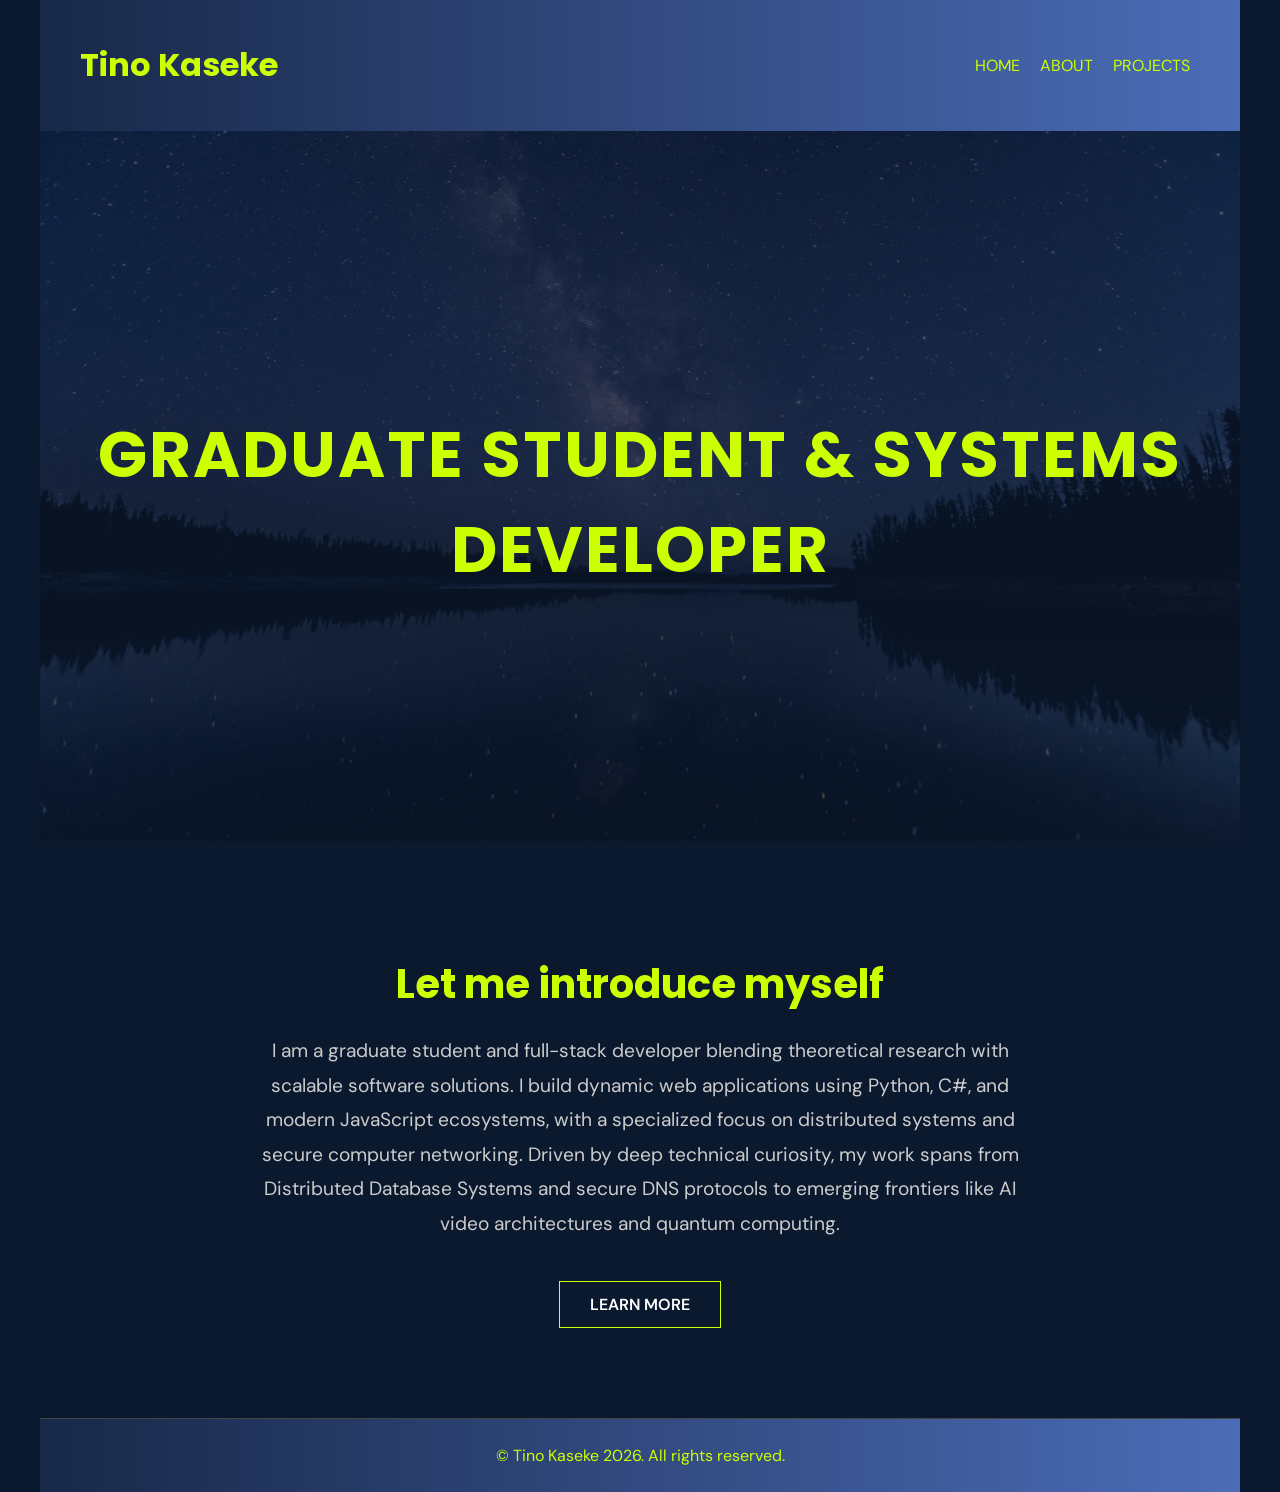
==== index.html @ 7a98fd90 "initial commit" ====
<!DOCTYPE html>
<html lang="en">
<head>
    <meta charset="UTF-8">
    <meta name="viewport" content="width=device-width, initial-scale=1.0">
    <link rel="stylesheet" href="css/style.css">
    
    <title>Portfolio</title>
</head>
<body>
    <header>
        <h1>Tino Kaseke</h1>
        <nav>
            <ul>
                <li><a href="index.html">Home</a></li>
                <li><a href="about.html">About</a></li>
                <li><a href="projects.html">Projects</a></li>
            </ul>
        </nav>
    </header>
    <main>
        <section class="hero">
            <h2 class="hero-title">Graduate Student & Systems Developer</h2>
        </section>

        <section class="about-summary">
            <h2>Let me introduce myself</h2>
            <p>
                I am a graduate student and full-stack developer blending theoretical research with scalable software solutions. 
                I build dynamic web applications using Python, C#, and modern JavaScript ecosystems, with a specialized 
                focus on distributed systems and secure computer networking. Driven by deep technical curiosity,
                my work spans from Distributed Database Systems and secure DNS protocols to emerging frontiers like AI video
                architectures and quantum computing.
            </p>
            <a href="about.html" class="btn">Learn More</a>
        </section>
    </main>
    <footer class="footer">
    <p>&copy; Tino Kaseke 2026. All rights reserved.</p>
  </footer>
</body>
</html>
---- css/style.css ----
/* Importing Google Fonts */
@import url('https://fonts.googleapis.com/css2?family=DM+Sans:ital,opsz,wght@0,9..40,100..1000;1,9..40,100..1000&family=Figtree:ital,wght@0,300..900;1,300..900&family=Poppins:ital,wght@0,100;0,200;0,300;0,400;0,500;0,600;0,700;0,800;0,900;1,100;1,200;1,300;1,400;1,500;1,600;1,700;1,800;1,900&family=Space+Grotesk:wght@300..700&display=swap');

/*  In addition to importing fonts, I used flexbox for layout and positioning
 of the header and hero and used grid styles for the about page and projects pages. 
 I also created a button and added hover effects for the nav, links, and buttons */


 /* General website styles */
h1,h2,h3,h4,h5{
    font-family: 'Poppins', sans-serif;
    font-optical-sizing: auto;
    font-weight: 700;
    font-style: Normal;
}

p, a, li{
    font-family: 'DM Sans', sans-serif;
    font-optical-sizing: auto;
    font-weight: 400;
    font-style: Normal;
}

a{
    text-decoration: none;
    color: #CDFF03;
    margin: 10px;
    text-transform: uppercase;
}

a:hover{
    color: white;
    transition: 0.5s ease-in-out;
}

header {
    color: #CDFF03;
    display: flex;
    justify-content: space-between;
    align-items: center;
    background: #4b6cb7; 
    background: -webkit-linear-gradient(to right, #182848, #4b6cb7);  
    background: linear-gradient(to right, #182848, #4b6cb7); 
    padding: 20px 40px;

}

nav ul{
    display: flex;
    justify-content: space-between;
    list-style: none;
}

body{
  background-color: #0B192F; 
  color: white;
  max-width: 1200px;
  margin: 0 auto;
}


/* Home page styles */
/* Hero Section Styles */
.hero {
    height: 70vh;
    display: flex;
    flex-direction: column;
    justify-content: center;
    align-items: center;
    text-align: center;
    background-image: linear-gradient(rgba(11, 25, 47, 0.7), rgba(11, 25, 47, 0.8)), url('../images/Hero.jpg');
    background-size: cover;
    background-position: center;
    background-repeat: no-repeat;
    margin: 0px auto;
    padding: 40px;
}

.hero-title {
    font-size: 4rem;
    color: #CDFF03;
    margin-bottom: 20px;
    text-transform: uppercase;
    letter-spacing: 2px;
}

.about-summary {
    padding: 60px 40px;
    text-align: center;
    background-color: #0B192F;
    margin: 20px 40px;
}

.about-summary h2 {
    color: #CDFF03;
    font-size: 2.5rem;
    margin-bottom: 20px;
}

.about-summary p {
    font-size: 1.2rem;
    max-width: 800px;
    margin: 0 auto 30px auto;
    color: #cccccc;
    line-height: 1.8;
}

.btn {
    display: inline-block;
    padding: 12px 30px;
    background:#0B192F ;
    color: white;
    font-weight: 600;
    transition: transform 0.3s ease, box-shadow 0.3s ease;
    border: 1px solid #CDFF03;
}

.btn:hover {
    transform: translateY(-3px);
    box-shadow: 0 10px 20px rgba(75, 108, 183, 0.4);
    color: #CDFF03;
}

footer{
  text-align: center;
  margin-top: 20px;
  color: #CDFF03;
  padding: 10px;
  border-top: 1px solid #444444;
  background: #4b6cb7; 
  background: -webkit-linear-gradient(to right, #182848, #4b6cb7);  
  background: linear-gradient(to right, #182848, #4b6cb7); 
}

/* About page Section Styles */
.about-page {
    padding: 60px 40px;
    text-align: center;
    background-color: #0B192F;
    margin: 20px 40px;
}

.about-page{
    color: #CDFF03;
    font-size: 3.5rem;
    margin-bottom: 20px;
}

.about-page-container {
  display: grid;
  grid-template-columns: 1fr 1fr;
  gap: 3rem;
  max-width: 1200px;
  margin: 0 auto;
}

.about-page-column h3 {
  margin-bottom: 0.5rem;
  color: #CDFF03;
}

.about-page-column ul {
  padding-left: 1.25rem;
  margin-bottom: 1.5rem;
}

.about-page-column li {
  margin-bottom: 0.25rem;
  line-height: 1.5;
}

/* Grid layout for images below Fitness */
.fitness-image-gallery {
  display: grid;
  grid-template-columns: 90px 90px 90px;
  gap: 1rem;
  margin-top: 2rem;
}

.bottom-image {
  width: 100%;
  height: auto;
  border-radius: 8px;
  object-fit: contain;
  background-color: #0B192F;
}

/* Projects Page Styles */
.projects-section {
    padding: 40px 20px;
    text-align: center;
}

.page-title {
    color: #CDFF03;
    font-size: 3.5rem;
    margin-bottom: 40px;
}

.simple-image-grid {
    display: grid;
    grid-template-columns: 1fr 1fr;
    gap: 20px;
    max-width: 1000px;
    margin: 0 auto;
}

.grid-item {
    background-color: #112240;
    padding: 15px;
    border: 1px solid #CDFF03;
}

.project-img {
    width: 100%;
    height: auto;
    display: block;
    margin-bottom: 10px;
}

.grid-item p {
    font-family: 'DM Sans', sans-serif;
    font-weight: 300;
    font-style: normal;
    color: white;
    margin: 0;
    font-size: 1.1rem;
}

.simple-tags {
    display: flex;
    flex-wrap: wrap;
    justify-content: center;
    gap: 10px;
    margin-top: 12px;
}

.simple-tags span {
    text-align: center;
    border: 1px solid #CDFF03;
    color: #CDFF03;
    padding: 4px 12px;
    border-radius: 20px;
    font-family: 'DM Sans', sans-serif;
    font-weight: 300;
    font-style: Italic;
    font-size: 0.85rem;
    background-color: transparent;
    box-shadow: 0 0 5px rgba(93, 123, 187, 0.4);
}
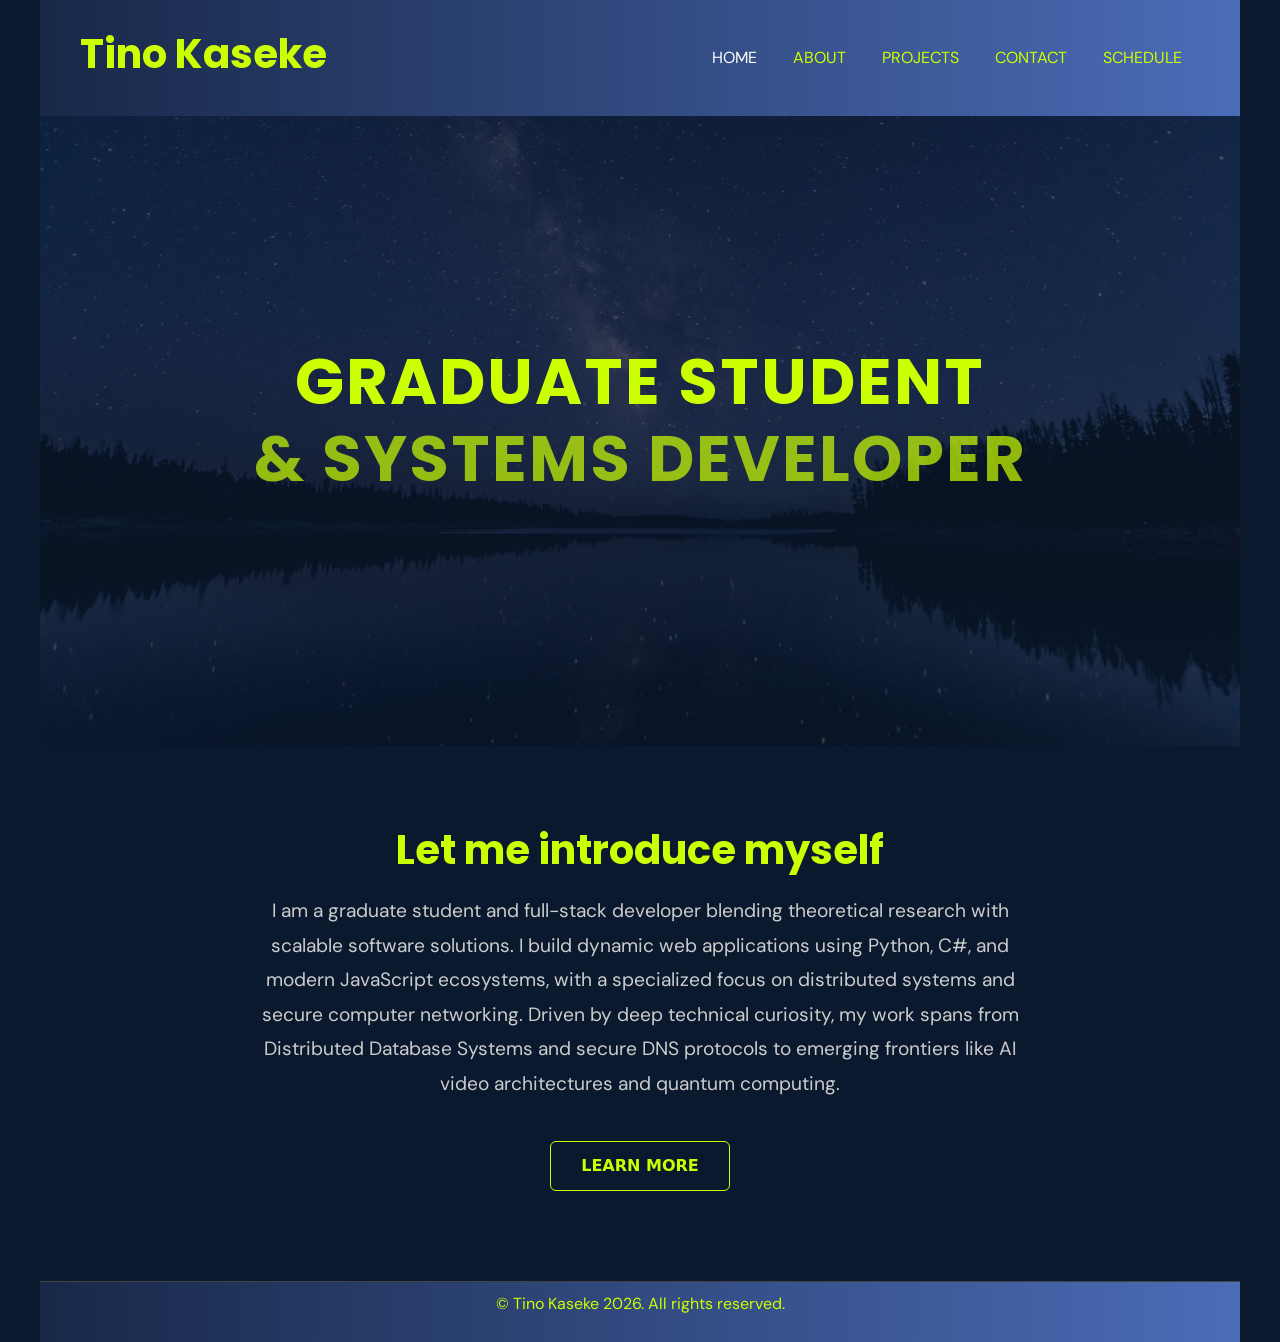
==== commit 1d670282: "updates" ====
--- a/index.html
+++ b/index.html
@@ -3,24 +3,35 @@
 <head>
     <meta charset="UTF-8">
     <meta name="viewport" content="width=device-width, initial-scale=1.0">
+    <link href="https://cdn.jsdelivr.net/npm/bootstrap@5.3.3/dist/css/bootstrap.min.css" rel="stylesheet" integrity="sha384-QWTKZyjpPEjISv5WaRU9OFeRpok6YctnYmDr5pNlyT2bRjXh0JMhjY6hW+ALEwIH" crossorigin="anonymous">
     <link rel="stylesheet" href="css/style.css">
-    
-    <title>Portfolio</title>
+    <script src="https://cdn.jsdelivr.net/npm/@popperjs/core@2.11.8/dist/umd/popper.min.js" integrity="sha384-I7E8VVD/ismYTF4hNIPjVp/Zjvgyol6VFvRkX/vR+Vc4jQkC+hVqc2pM8ODewa9r" crossorigin="anonymous"></script>
+    <script src="https://cdn.jsdelivr.net/npm/bootstrap@5.3.8/dist/js/bootstrap.min.js" integrity="sha384-G/EV+4j2dNv+tEPo3++6LCgdCROaejBqfUeNjuKAiuXbjrxilcCdDz6ZAVfHWe1Y" crossorigin="anonymous"></script>
+    <title>Portfolio - Home</title>
 </head>
 <body>
     <header>
         <h1>Tino Kaseke</h1>
-        <nav>
-            <ul>
-                <li><a href="index.html">Home</a></li>
-                <li><a href="about.html">About</a></li>
-                <li><a href="projects.html">Projects</a></li>
-            </ul>
+        <nav class="navbar navbar-expand-lg navbar-dark">
+          <div class="container-fluid p-0">
+            <button class="navbar-toggler" type="button" data-bs-toggle="collapse" data-bs-target="#navbarNav" aria-controls="navbarNav" aria-expanded="false" aria-label="Toggle navigation">
+              <span class="navbar-toggler-icon"></span>
+            </button>
+            <div class="collapse navbar-collapse justify-content-end" id="navbarNav">
+              <div class="navbar-nav">
+                <a class="nav-link active" aria-current="page" href="index.html">Home</a>
+                <a class="nav-link" href="about.html">About</a>
+                <a class="nav-link" href="projects.html">Projects</a>
+                <a class="nav-link" href="contact.html">Contact</a>
+                <a class="nav-link" href="schedule.html">Schedule</a>
+              </div>
+            </div>
+          </div>
         </nav>
     </header>
     <main>
         <section class="hero">
-            <h2 class="hero-title">Graduate Student & Systems Developer</h2>
+            <h2 class="hero-title">Graduate Student <br> <span class="hero-subtitle">& Systems Developer</span></h2>
         </section>
 
         <section class="about-summary">
--- a/css/style.css
+++ b/css/style.css
@@ -21,15 +21,15 @@
     font-style: Normal;
 }
 
-a{
+a, .navbar-nav .nav-link {
     text-decoration: none;
-    color: #CDFF03;
+    color: #CDFF03 !important;
     margin: 10px;
     text-transform: uppercase;
 }
 
-a:hover{
-    color: white;
+a:hover, .navbar-nav .nav-link:hover, .navbar-nav .nav-link:focus, .navbar-nav .nav-link.active {
+    color: white !important;
     transition: 0.5s ease-in-out;
 }
 
@@ -58,10 +58,15 @@
   margin: 0 auto;
 }
 
+main {
+    min-height: calc(100vh - 74px);
+}
+
 
 /* Home page styles */
 /* Hero Section Styles */
 .hero {
+    box-sizing: border-box;
     height: 70vh;
     display: flex;
     flex-direction: column;
@@ -84,11 +89,16 @@
     letter-spacing: 2px;
 }
 
+.hero-subtitle {
+    color: rgba(205, 255, 3, 0.7); 
+}
+
 .about-summary {
     padding: 60px 40px;
     text-align: center;
     background-color: #0B192F;
     margin: 20px 40px;
+    box-sizing: border-box;
 }
 
 .about-summary h2 {
@@ -132,6 +142,48 @@
   background: linear-gradient(to right, #182848, #4b6cb7); 
 }
 
+/* home page mobile and tablet styles Desktop: 993px and above — multiple columns
+Tablet: 768px–992px — 2 columns
+Mobile: below 768px — 1 column*/
+
+/* Tablet view */
+@media (max-width: 992px) {
+    header {
+        flex-direction: column;
+        gap: 15px;
+        overflow-x: auto;
+    }
+    .hero {
+        height: auto;
+        min-height: 50vh;
+    }
+    .hero-title {
+        font-size: 3rem;
+    }
+    .about-summary {
+        margin: 10px 20px;
+        padding: 20px;
+        width: 100%;
+    }
+}
+
+/* Mobile view */
+@media (max-width: 768px) {
+    nav ul {
+        flex-direction: column;
+        align-items: center;
+        gap: 10px;
+    }
+    .hero {
+        height: 40vh;
+    }
+    .hero-title {
+        font-size: 2rem;
+    }
+}
+
+
+
 /* About page Section Styles */
 .about-page {
     padding: 60px 40px;
@@ -185,6 +237,31 @@
   background-color: #0B192F;
 }
 
+/* about page mobile and tablet styles Desktop: 993px and above — multiple columns
+Tablet: 768px–992px — 2 columns
+Mobile: below 768px — 1 column*/
+
+/* Tablet view */
+@media (max-width: 992px) {
+    .about-page-container {
+        grid-template-columns: 1fr 1fr;
+    }
+    .fitness-image-gallery {
+        grid-template-columns: repeat(3, 1fr);
+    }
+}
+
+/* Mobile view */
+@media (max-width: 768px) {
+    .about-page-container {
+        grid-template-columns: 1fr;
+    }
+    .fitness-image-gallery {
+        grid-template-columns: 90px;
+        justify-content: center;
+    }
+}
+
 /* Projects Page Styles */
 .projects-section {
     padding: 40px 20px;
@@ -199,16 +276,17 @@
 
 .simple-image-grid {
     display: grid;
-    grid-template-columns: 1fr 1fr;
+    grid-template-columns: repeat(4, 1fr);
     gap: 20px;
     max-width: 1000px;
     margin: 0 auto;
 }
 
-.grid-item {
+.grid-item, .project-card {
     background-color: #112240;
     padding: 15px;
     border: 1px solid #CDFF03;
+    color: white; /* Ensure inherited text is white */
 }
 
 .project-img {
@@ -218,7 +296,13 @@
     margin-bottom: 10px;
 }
 
-.grid-item p {
+.project-card .card-title {
+    color: #CDFF03;
+    font-family: 'DM Sans', sans-serif;
+    font-weight: 500;
+}
+
+.grid-item p, .project-card .card-text {
     font-family: 'DM Sans', sans-serif;
     font-weight: 300;
     font-style: normal;
@@ -248,3 +332,260 @@
     background-color: transparent;
     box-shadow: 0 0 5px rgba(93, 123, 187, 0.4);
 }
+
+/* projects page mobile and tablet styles Desktop: 993px and above — multiple columns
+Tablet: 768px–992px — 2 columns
+Mobile: below 768px — 1 column*/
+
+/* Tablet view */
+@media (max-width: 992px) {
+    .simple-image-grid {
+        grid-template-columns: 1fr 1fr;
+    }
+}
+
+/* Mobile view */
+@media (max-width: 768px) {
+    .simple-image-grid {
+        grid-template-columns: 1fr;
+    }
+}
+
+/* Contact page styles */
+
+.contact-section{
+    background-color: #0B192F;
+    margin: 20px 40px;
+    padding: 60px 40px;
+    text-align: center;
+}
+
+legend{
+    font-family: 'DM Sans', sans-serif;
+    font-weight: 300;
+    font-style: normal;
+    color: #CDFF03;
+    margin: 0;
+    font-size: 2.1rem;
+}
+
+fieldset{
+    border: 2px solid #CDFF03;
+    margin: 20px 40px;
+    padding: 60px 40px;
+    text-align: center;
+    color: white;
+    display: flex;
+    flex-direction: column;
+    align-items: center;
+    gap: 15px;
+}
+
+.form-group {
+    display: flex;
+    flex-direction: row;
+    align-items: center;
+    justify-content: center;
+    width: 100%;
+    gap: 15px;
+}
+
+label, .form-label, .col-form-label {
+    font-family: 'DM Sans', sans-serif;
+    font-weight: 500;
+    font-style: normal;
+    color: #CDFF03;
+    margin: 0;
+    font-size: 1.1rem;
+    width: 120px;
+    text-align: right;
+}
+
+input, .form-control, .form-select {
+    font-family: 'DM Sans', sans-serif;
+    font-weight: 300;
+    font-style: normal;
+    color: #0B192F;
+    margin: 0;
+    font-size: 1.1rem;
+    width: 60%;
+    max-width: 400px;
+    padding: 8px;
+    box-sizing: border-box;
+}
+
+.date{
+    margin-bottom: 5px;
+    color: #0B192F;
+}
+
+textarea, textarea.form-control {
+    font-family: 'DM Sans', sans-serif;
+    font-weight: 300;
+    font-style: normal;
+    color:#0B192F;
+    margin: 0;
+    font-size: 1.1rem;
+    width: 60%;
+    max-width: 400px;
+    padding: 8px;
+    box-sizing: border-box;
+}
+
+form{
+    display: flex;
+    flex-direction: column;
+}
+
+/* contact page mobile and tablet styles Desktop: 993px and above — multiple columns
+Tablet: 768px–992px — 2 columns
+Mobile: below 768px — 1 column*/
+
+/* Tablet view */
+@media (max-width: 992px) {
+    /* Content fits adequately */
+}
+
+/* Mobile view */
+@media (max-width: 768px) {
+    .contact-section {
+        margin: 20px 0;
+        padding: 40px 0;
+    }
+    fieldset {
+        margin: 0;
+        padding: 40px 15px;
+        width: 100%;
+        box-sizing: border-box;
+    }
+    .form-group {
+        flex-direction: column;
+        gap: 5px;
+        width: 100%;
+    }
+    label {
+        width: 100%;
+        text-align: center;
+    }
+    input, textarea {
+        width: 100%;
+    }
+}
+
+/* schedule page styles */
+.schedule-section{
+    background-color: #0B192F;
+    margin: 20px 40px;
+    padding: 60px 40px;
+    text-align: center;
+}
+
+table{
+    width: 100%;
+    border-collapse: collapse;
+    margin: 20px 0;
+    font-family: 'DM Sans', sans-serif;
+}
+
+
+
+th{
+    background-color: #CDFF03;
+    color: #0B192F;
+    padding: 10px;
+    text-align: center;
+}
+
+td{
+    padding: 10px;
+    border: 1px solid #CDFF03;
+    text-align: center;
+}
+
+tr:nth-child(even){
+    background-color: #F0FFB3;
+    color: #0B192F;
+}
+
+/* Ensure Bootstrap table class respects the custom theme */
+.table > :not(caption) > * > * {
+    background-color: transparent;
+    color: inherit;
+    box-shadow: none;
+    border-bottom-width: 0;
+}
+.table th {
+    background-color: #CDFF03;
+    color: #0B192F;
+}
+.table td {
+    border: 1px solid #CDFF03;
+}
+.table tr:nth-child(even) > * {
+    background-color: #F0FFB3;
+    color: #0B192F;
+}
+
+/* schedule page mobile and tablet styles Desktop: 993px and above — multiple columns
+Tablet: 768px–992px — 2 columns
+Mobile: below 768px — 1 column*/
+
+/* Tablet view */
+@media (max-width: 992px) {
+    .schedule-section {
+        margin: 20px 10px;
+        padding: 40px 20px;
+    }
+    /* Let the table text wrap naturally on tablet */
+}
+
+/* Mobile view */
+@media (max-width: 768px) {
+    .schedule-section {
+        margin: 10px 0;
+        padding: 20px 10px;
+    }
+    
+    /* Convert table to 1-column card layout to prevent horizontal scroll */
+    table, thead, tbody, th, td, tr {
+        display: block;
+    }
+    
+    thead tr {
+        display: none;
+    }
+    
+    tr {
+        border: 2px solid #CDFF03;
+        margin-bottom: 20px;
+    }
+    
+    td {
+        border: none;
+        border-bottom: 1px dashed #CDFF03;
+        position: relative;
+        padding: 10px;
+        padding-left: 50%;
+        text-align: right;
+    }
+    
+    td:last-child {
+        border-bottom: none;
+    }
+    
+    td::before {
+        position: absolute;
+        top: 10px;
+        left: 10px;
+        width: 45%;
+        text-align: left;
+        font-weight: bold;
+        color: inherit;
+    }
+    
+    td:nth-of-type(1)::before { content: "Course Name"; }
+    td:nth-of-type(2)::before { content: "Course Number"; }
+    td:nth-of-type(3)::before { content: "Time"; }
+    td:nth-of-type(4)::before { content: "Location"; }
+    td:nth-of-type(5)::before { content: "Credits"; }
+}
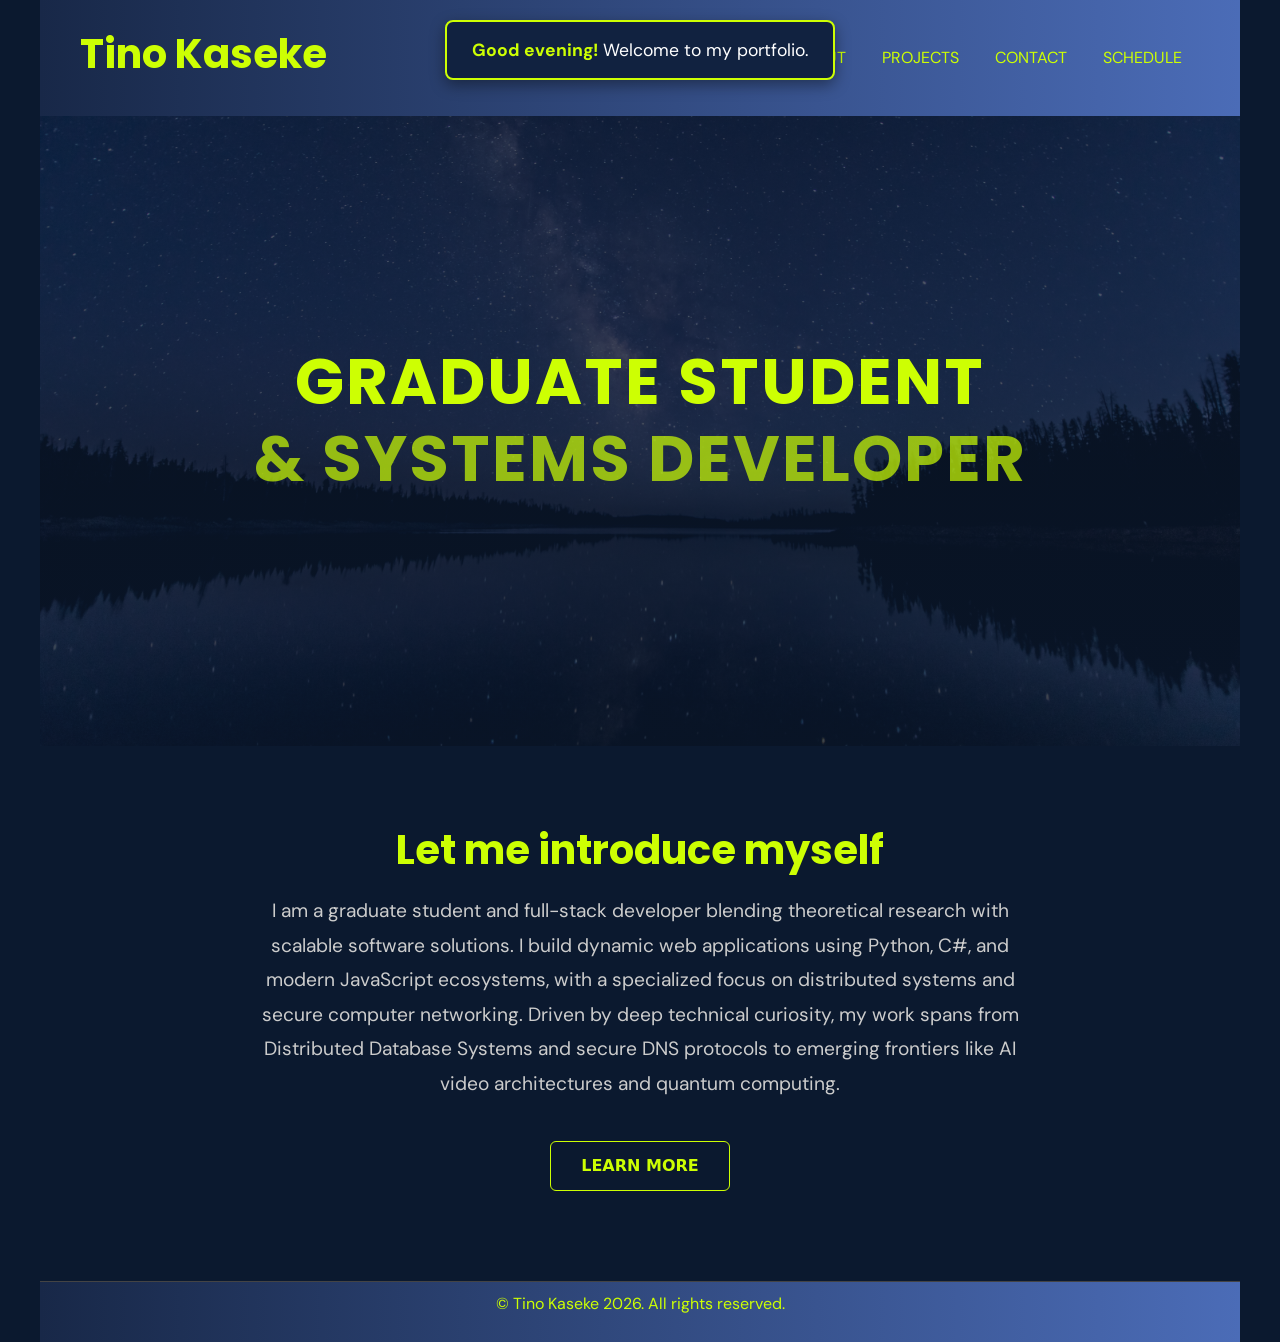
==== commit 399a342d: "updates- javascript" ====
--- a/index.html
+++ b/index.html
@@ -8,6 +8,7 @@
     <script src="https://cdn.jsdelivr.net/npm/@popperjs/core@2.11.8/dist/umd/popper.min.js" integrity="sha384-I7E8VVD/ismYTF4hNIPjVp/Zjvgyol6VFvRkX/vR+Vc4jQkC+hVqc2pM8ODewa9r" crossorigin="anonymous"></script>
     <script src="https://cdn.jsdelivr.net/npm/bootstrap@5.3.8/dist/js/bootstrap.min.js" integrity="sha384-G/EV+4j2dNv+tEPo3++6LCgdCROaejBqfUeNjuKAiuXbjrxilcCdDz6ZAVfHWe1Y" crossorigin="anonymous"></script>
     <title>Portfolio - Home</title>
+    <link rel="icon" type="image/jpeg" href="images/favicon.jpg">
 </head>
 <body>
     <header>
@@ -49,5 +50,7 @@
     <footer class="footer">
     <p>&copy; Tino Kaseke 2026. All rights reserved.</p>
   </footer>
+    <script src="js/greeting.js"></script>
+    <script src="js/backToTop.js"></script>
 </body>
-</html>+</html>
--- a/css/style.css
+++ b/css/style.css
@@ -237,6 +237,42 @@
   background-color: #0B192F;
 }
 
+/* Skills container */
+.skills {
+    margin-top: 3rem;
+    padding-top: 2rem;
+    border-top: 1px dashed rgba(205, 255, 3, 0.3);
+}
+
+/* Skills list grid layout */
+.skills-grid {
+    display: flex;
+    flex-wrap: wrap;
+    gap: 15px;
+    padding: 0;
+    list-style: none;
+    margin-top: 20px;
+}
+
+.skill-item {
+    background-color: #112240;
+    color: #CDFF03;
+    border: 1px solid #CDFF03;
+    padding: 8px 16px;
+    border-radius: 8px;
+    text-align: center;
+    font-family: 'DM Sans', sans-serif;
+    font-weight: 400;
+    font-size: 1rem;
+    transition: transform 0.3s ease, box-shadow 0.3s ease;
+}
+
+.skill-item:hover {
+    transform: translateY(-3px);
+    box-shadow: 0 5px 15px rgba(205, 255, 3, 0.2);
+    color: white;
+}
+
 /* about page mobile and tablet styles Desktop: 993px and above — multiple columns
 Tablet: 768px–992px — 2 columns
 Mobile: below 768px — 1 column*/
@@ -259,6 +295,14 @@
     .fitness-image-gallery {
         grid-template-columns: 90px;
         justify-content: center;
+    }
+    .skills-grid {
+        justify-content: center;
+        gap: 10px;
+    }
+    .skill-item {
+        font-size: 0.9rem;
+        padding: 6px 12px;
     }
 }
 
@@ -589,3 +633,89 @@
     td:nth-of-type(4)::before { content: "Location"; }
     td:nth-of-type(5)::before { content: "Credits"; }
 }
+
+/* Back to Top Button */
+#backToTopBtn {
+    display: none;
+    position: fixed;
+    bottom: 30px;
+    right: 30px;
+    z-index: 99;
+    font-size: 24px;
+    border: 2px solid #0B192F;
+    outline: none;
+    background-color: #CDFF03;
+    color: #0B192F;
+    cursor: pointer;
+    padding: 0;
+    width: 45px;
+    height: 45px;
+    display: flex;
+    justify-content: center;
+    align-items: center;
+    border-radius: 8px; /* Slightly rounded square */
+    box-shadow: 0 4px 10px rgba(0, 0, 0, 0.5);
+    transition: opacity 0.3s ease, transform 0.3s ease, background-color 0.3s ease;
+    opacity: 0; /* managed by JS for fade effect */
+}
+
+#backToTopBtn:hover {
+    background-color: white;
+    color: #0B192F;
+    transform: translateY(-5px);
+    box-shadow: 0 6px 15px rgba(205, 255, 3, 0.4);
+}
+
+/* Mobile view for Back to Top Button */
+@media (max-width: 768px) {
+    #backToTopBtn {
+        bottom: 15px;
+        right: 15px;
+        width: 38px;
+        height: 38px;
+        font-size: 20px;
+    }
+}
+
+/* Greeting Popup */
+#greeting-popup {
+    position: fixed;
+    top: 20px;
+    left: 50%;
+    transform: translateX(-50%) translateY(-100px);
+    background-color: #112240;
+    color: white;
+    border: 2px solid #CDFF03;
+    padding: 15px 25px;
+    border-radius: 8px;
+    box-shadow: 0 5px 15px rgba(0, 0, 0, 0.4);
+    z-index: 1000;
+    font-family: 'DM Sans', sans-serif;
+    font-size: 1.1rem;
+    transition: transform 0.5s cubic-bezier(0.175, 0.885, 0.32, 1.275), opacity 0.5s ease;
+    opacity: 0;
+    text-align: center;
+    pointer-events: none;
+    box-sizing: border-box; /* Ensures padding doesn't cause overflow */
+    width: max-content;
+    max-width: 90vw;
+}
+
+#greeting-popup strong {
+    color: #CDFF03;
+}
+
+#greeting-popup.show {
+    transform: translateX(-50%) translateY(0);
+    opacity: 1;
+}
+
+/* Mobile view for Greeting Popup */
+@media (max-width: 768px) {
+    #greeting-popup {
+        width: 85vw; /* Use viewport width instead of % to be safe */
+        font-size: 0.95rem;
+        padding: 12px 10px;
+        top: 15px; /* Slightly higher on mobile */
+    }
+}
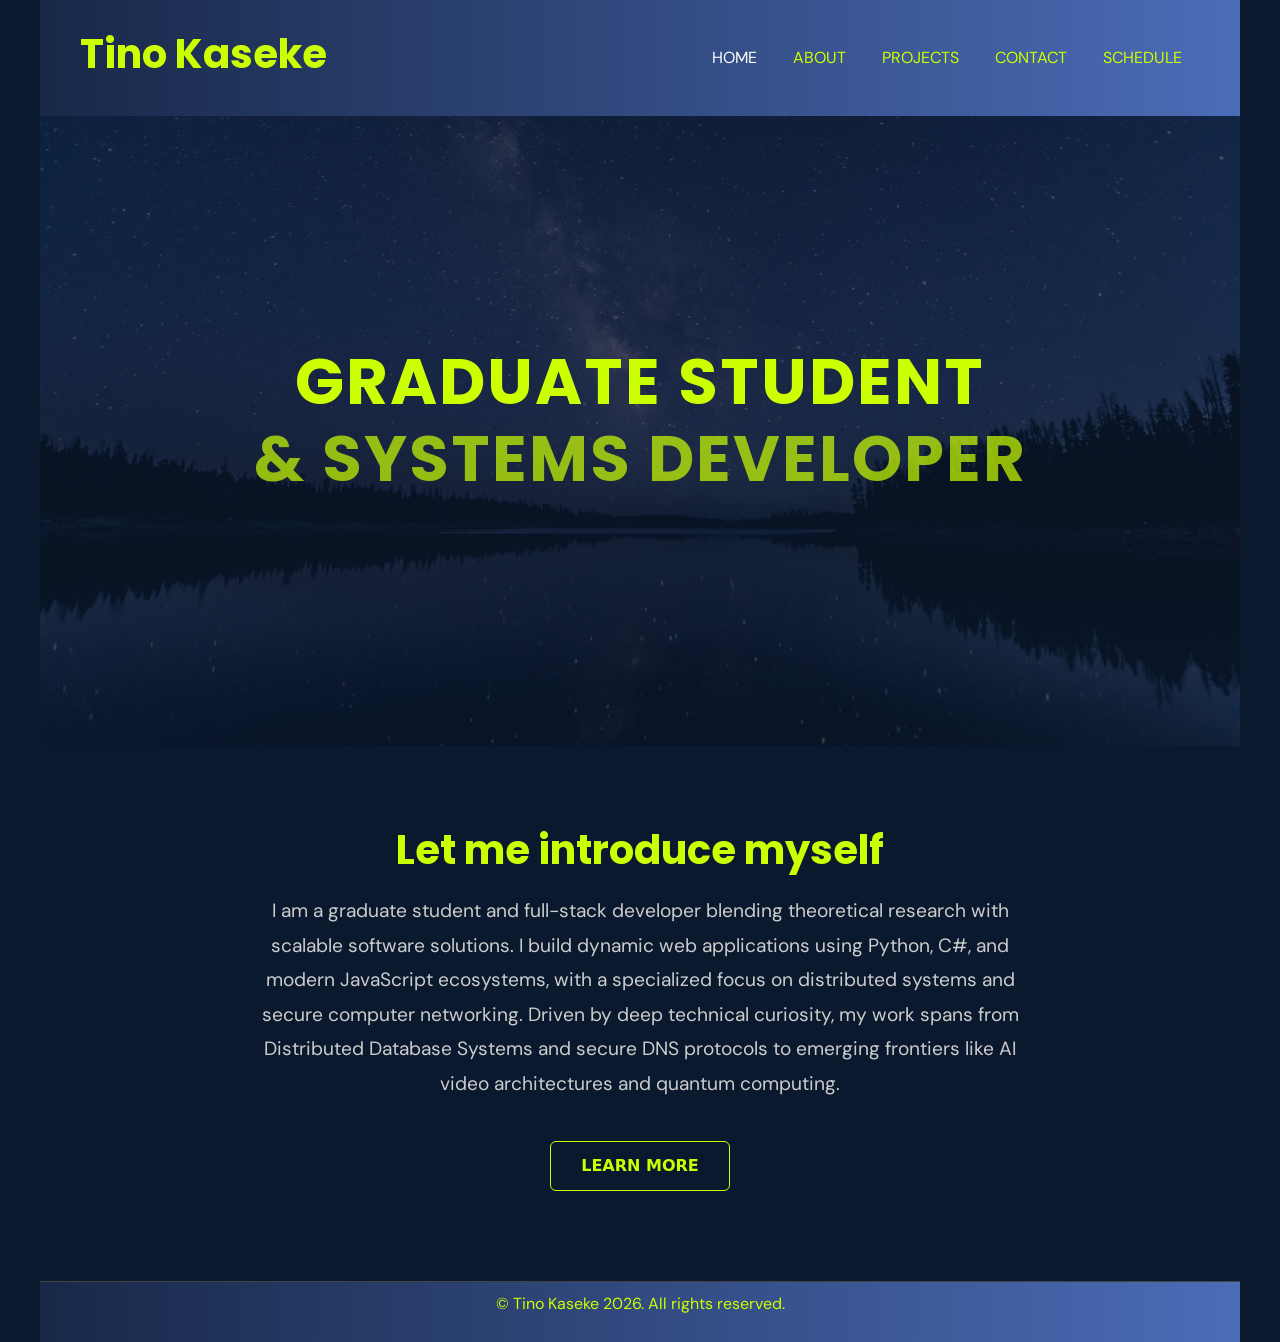
==== commit db825cb1: "hw3" ====
--- a/index.html
+++ b/index.html
@@ -8,7 +8,6 @@
     <script src="https://cdn.jsdelivr.net/npm/@popperjs/core@2.11.8/dist/umd/popper.min.js" integrity="sha384-I7E8VVD/ismYTF4hNIPjVp/Zjvgyol6VFvRkX/vR+Vc4jQkC+hVqc2pM8ODewa9r" crossorigin="anonymous"></script>
     <script src="https://cdn.jsdelivr.net/npm/bootstrap@5.3.8/dist/js/bootstrap.min.js" integrity="sha384-G/EV+4j2dNv+tEPo3++6LCgdCROaejBqfUeNjuKAiuXbjrxilcCdDz6ZAVfHWe1Y" crossorigin="anonymous"></script>
     <title>Portfolio - Home</title>
-    <link rel="icon" type="image/jpeg" href="images/favicon.jpg">
 </head>
 <body>
     <header>
@@ -50,7 +49,5 @@
     <footer class="footer">
     <p>&copy; Tino Kaseke 2026. All rights reserved.</p>
   </footer>
-    <script src="js/greeting.js"></script>
-    <script src="js/backToTop.js"></script>
 </body>
-</html>
+</html>
--- a/css/style.css
+++ b/css/style.css
@@ -237,42 +237,6 @@
   background-color: #0B192F;
 }
 
-/* Skills container */
-.skills {
-    margin-top: 3rem;
-    padding-top: 2rem;
-    border-top: 1px dashed rgba(205, 255, 3, 0.3);
-}
-
-/* Skills list grid layout */
-.skills-grid {
-    display: flex;
-    flex-wrap: wrap;
-    gap: 15px;
-    padding: 0;
-    list-style: none;
-    margin-top: 20px;
-}
-
-.skill-item {
-    background-color: #112240;
-    color: #CDFF03;
-    border: 1px solid #CDFF03;
-    padding: 8px 16px;
-    border-radius: 8px;
-    text-align: center;
-    font-family: 'DM Sans', sans-serif;
-    font-weight: 400;
-    font-size: 1rem;
-    transition: transform 0.3s ease, box-shadow 0.3s ease;
-}
-
-.skill-item:hover {
-    transform: translateY(-3px);
-    box-shadow: 0 5px 15px rgba(205, 255, 3, 0.2);
-    color: white;
-}
-
 /* about page mobile and tablet styles Desktop: 993px and above — multiple columns
 Tablet: 768px–992px — 2 columns
 Mobile: below 768px — 1 column*/
@@ -295,14 +259,6 @@
     .fitness-image-gallery {
         grid-template-columns: 90px;
         justify-content: center;
-    }
-    .skills-grid {
-        justify-content: center;
-        gap: 10px;
-    }
-    .skill-item {
-        font-size: 0.9rem;
-        padding: 6px 12px;
     }
 }
 
@@ -633,89 +589,3 @@
     td:nth-of-type(4)::before { content: "Location"; }
     td:nth-of-type(5)::before { content: "Credits"; }
 }
-
-/* Back to Top Button */
-#backToTopBtn {
-    display: none;
-    position: fixed;
-    bottom: 30px;
-    right: 30px;
-    z-index: 99;
-    font-size: 24px;
-    border: 2px solid #0B192F;
-    outline: none;
-    background-color: #CDFF03;
-    color: #0B192F;
-    cursor: pointer;
-    padding: 0;
-    width: 45px;
-    height: 45px;
-    display: flex;
-    justify-content: center;
-    align-items: center;
-    border-radius: 8px; /* Slightly rounded square */
-    box-shadow: 0 4px 10px rgba(0, 0, 0, 0.5);
-    transition: opacity 0.3s ease, transform 0.3s ease, background-color 0.3s ease;
-    opacity: 0; /* managed by JS for fade effect */
-}
-
-#backToTopBtn:hover {
-    background-color: white;
-    color: #0B192F;
-    transform: translateY(-5px);
-    box-shadow: 0 6px 15px rgba(205, 255, 3, 0.4);
-}
-
-/* Mobile view for Back to Top Button */
-@media (max-width: 768px) {
-    #backToTopBtn {
-        bottom: 15px;
-        right: 15px;
-        width: 38px;
-        height: 38px;
-        font-size: 20px;
-    }
-}
-
-/* Greeting Popup */
-#greeting-popup {
-    position: fixed;
-    top: 20px;
-    left: 50%;
-    transform: translateX(-50%) translateY(-100px);
-    background-color: #112240;
-    color: white;
-    border: 2px solid #CDFF03;
-    padding: 15px 25px;
-    border-radius: 8px;
-    box-shadow: 0 5px 15px rgba(0, 0, 0, 0.4);
-    z-index: 1000;
-    font-family: 'DM Sans', sans-serif;
-    font-size: 1.1rem;
-    transition: transform 0.5s cubic-bezier(0.175, 0.885, 0.32, 1.275), opacity 0.5s ease;
-    opacity: 0;
-    text-align: center;
-    pointer-events: none;
-    box-sizing: border-box; /* Ensures padding doesn't cause overflow */
-    width: max-content;
-    max-width: 90vw;
-}
-
-#greeting-popup strong {
-    color: #CDFF03;
-}
-
-#greeting-popup.show {
-    transform: translateX(-50%) translateY(0);
-    opacity: 1;
-}
-
-/* Mobile view for Greeting Popup */
-@media (max-width: 768px) {
-    #greeting-popup {
-        width: 85vw; /* Use viewport width instead of % to be safe */
-        font-size: 0.95rem;
-        padding: 12px 10px;
-        top: 15px; /* Slightly higher on mobile */
-    }
-}
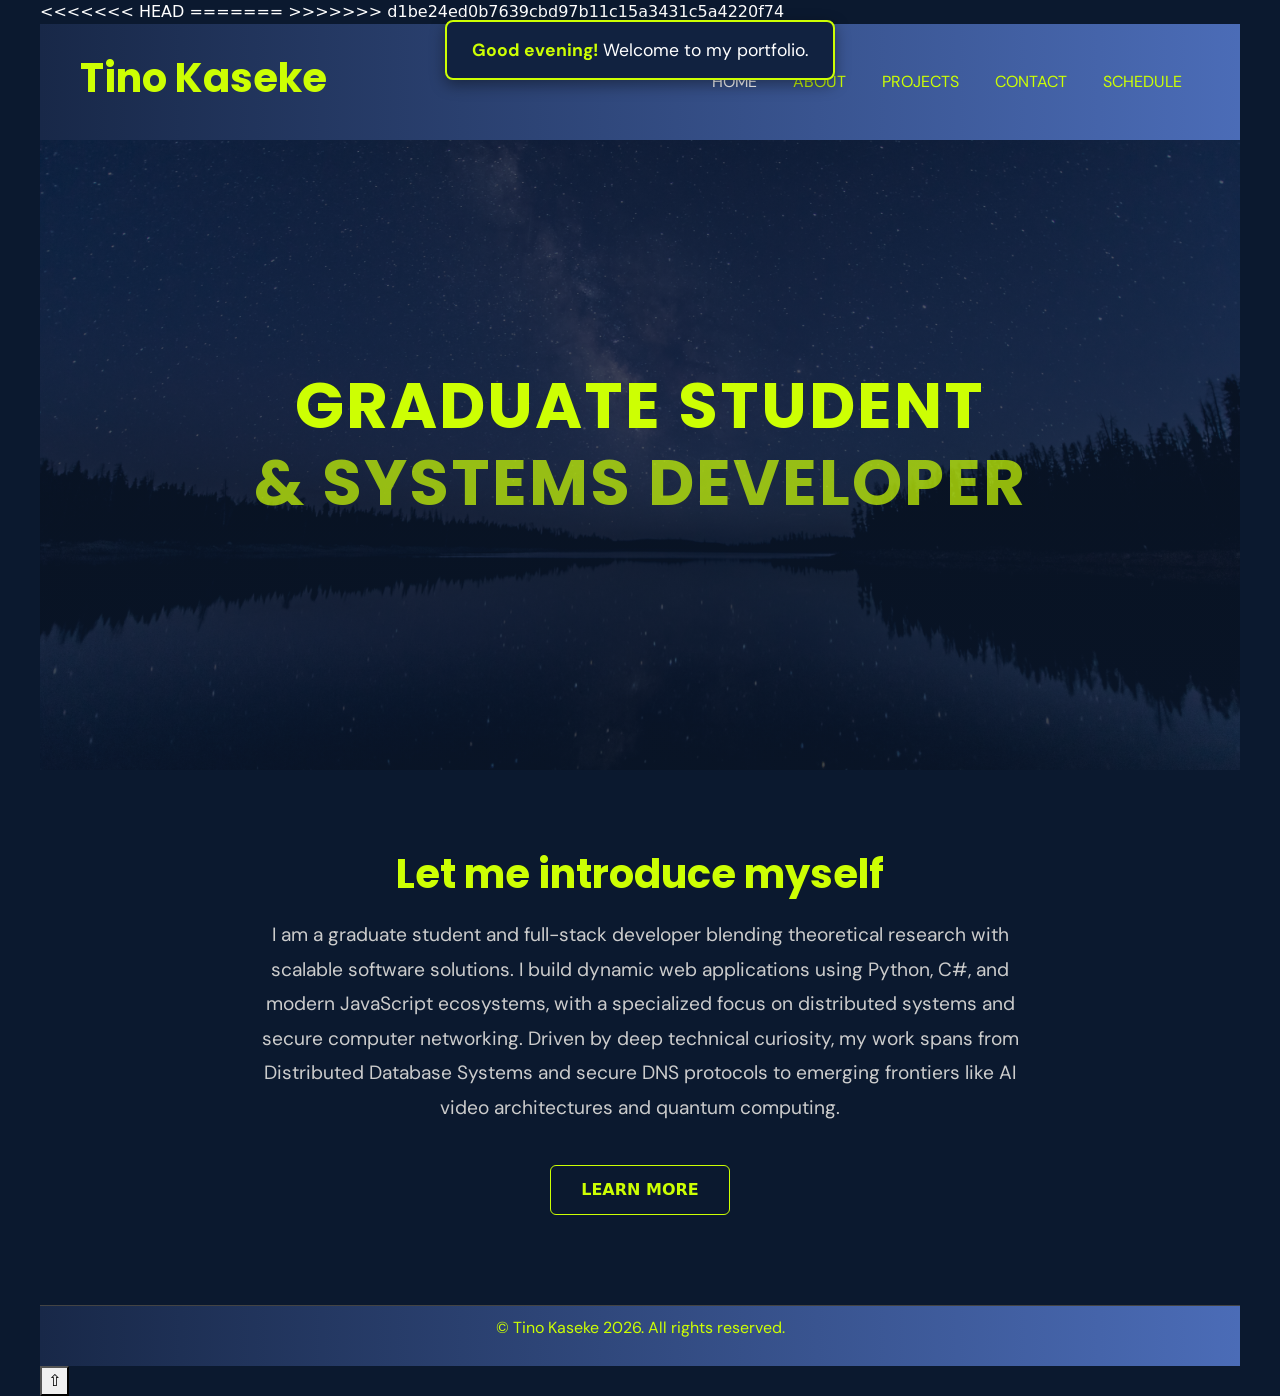
==== commit dbb32493: "Resolve merge conflicts" ====
--- a/index.html
+++ b/index.html
@@ -8,6 +8,10 @@
     <script src="https://cdn.jsdelivr.net/npm/@popperjs/core@2.11.8/dist/umd/popper.min.js" integrity="sha384-I7E8VVD/ismYTF4hNIPjVp/Zjvgyol6VFvRkX/vR+Vc4jQkC+hVqc2pM8ODewa9r" crossorigin="anonymous"></script>
     <script src="https://cdn.jsdelivr.net/npm/bootstrap@5.3.8/dist/js/bootstrap.min.js" integrity="sha384-G/EV+4j2dNv+tEPo3++6LCgdCROaejBqfUeNjuKAiuXbjrxilcCdDz6ZAVfHWe1Y" crossorigin="anonymous"></script>
     <title>Portfolio - Home</title>
+<<<<<<< HEAD
+=======
+    <link rel="icon" type="image/jpeg" href="images/favicon.jpg">
+>>>>>>> d1be24ed0b7639cbd97b11c15a3431c5a4220f74
 </head>
 <body>
     <header>
@@ -49,5 +53,7 @@
     <footer class="footer">
     <p>&copy; Tino Kaseke 2026. All rights reserved.</p>
   </footer>
+    <script src="js/greeting.js"></script>
+    <script src="js/backToTop.js"></script>
 </body>
-</html>+</html>
--- a/css/style.css
+++ b/css/style.css
@@ -237,6 +237,45 @@
   background-color: #0B192F;
 }
 
+<<<<<<< HEAD
+=======
+/* Skills container */
+.skills {
+    margin-top: 3rem;
+    padding-top: 2rem;
+    border-top: 1px dashed rgba(205, 255, 3, 0.3);
+}
+
+/* Skills list grid layout */
+.skills-grid {
+    display: flex;
+    flex-wrap: wrap;
+    gap: 15px;
+    padding: 0;
+    list-style: none;
+    margin-top: 20px;
+}
+
+.skill-item {
+    background-color: #112240;
+    color: #CDFF03;
+    border: 1px solid #CDFF03;
+    padding: 8px 16px;
+    border-radius: 8px;
+    text-align: center;
+    font-family: 'DM Sans', sans-serif;
+    font-weight: 400;
+    font-size: 1rem;
+    transition: transform 0.3s ease, box-shadow 0.3s ease;
+}
+
+.skill-item:hover {
+    transform: translateY(-3px);
+    box-shadow: 0 5px 15px rgba(205, 255, 3, 0.2);
+    color: white;
+}
+
+>>>>>>> d1be24ed0b7639cbd97b11c15a3431c5a4220f74
 /* about page mobile and tablet styles Desktop: 993px and above — multiple columns
 Tablet: 768px–992px — 2 columns
 Mobile: below 768px — 1 column*/
@@ -260,6 +299,17 @@
         grid-template-columns: 90px;
         justify-content: center;
     }
+<<<<<<< HEAD
+=======
+    .skills-grid {
+        justify-content: center;
+        gap: 10px;
+    }
+    .skill-item {
+        font-size: 0.9rem;
+        padding: 6px 12px;
+    }
+>>>>>>> d1be24ed0b7639cbd97b11c15a3431c5a4220f74
 }
 
 /* Projects Page Styles */
@@ -589,3 +639,92 @@
     td:nth-of-type(4)::before { content: "Location"; }
     td:nth-of-type(5)::before { content: "Credits"; }
 }
+<<<<<<< HEAD
+=======
+
+/* Back to Top Button */
+#backToTopBtn {
+    display: none;
+    position: fixed;
+    bottom: 30px;
+    right: 30px;
+    z-index: 99;
+    font-size: 24px;
+    border: 2px solid #0B192F;
+    outline: none;
+    background-color: #CDFF03;
+    color: #0B192F;
+    cursor: pointer;
+    padding: 0;
+    width: 45px;
+    height: 45px;
+    display: flex;
+    justify-content: center;
+    align-items: center;
+    border-radius: 8px; /* Slightly rounded square */
+    box-shadow: 0 4px 10px rgba(0, 0, 0, 0.5);
+    transition: opacity 0.3s ease, transform 0.3s ease, background-color 0.3s ease;
+    opacity: 0; /* managed by JS for fade effect */
+}
+
+#backToTopBtn:hover {
+    background-color: white;
+    color: #0B192F;
+    transform: translateY(-5px);
+    box-shadow: 0 6px 15px rgba(205, 255, 3, 0.4);
+}
+
+/* Mobile view for Back to Top Button */
+@media (max-width: 768px) {
+    #backToTopBtn {
+        bottom: 15px;
+        right: 15px;
+        width: 38px;
+        height: 38px;
+        font-size: 20px;
+    }
+}
+
+/* Greeting Popup */
+#greeting-popup {
+    position: fixed;
+    top: 20px;
+    left: 50%;
+    transform: translateX(-50%) translateY(-100px);
+    background-color: #112240;
+    color: white;
+    border: 2px solid #CDFF03;
+    padding: 15px 25px;
+    border-radius: 8px;
+    box-shadow: 0 5px 15px rgba(0, 0, 0, 0.4);
+    z-index: 1000;
+    font-family: 'DM Sans', sans-serif;
+    font-size: 1.1rem;
+    transition: transform 0.5s cubic-bezier(0.175, 0.885, 0.32, 1.275), opacity 0.5s ease;
+    opacity: 0;
+    text-align: center;
+    pointer-events: none;
+    box-sizing: border-box; /* Ensures padding doesn't cause overflow */
+    width: max-content;
+    max-width: 90vw;
+}
+
+#greeting-popup strong {
+    color: #CDFF03;
+}
+
+#greeting-popup.show {
+    transform: translateX(-50%) translateY(0);
+    opacity: 1;
+}
+
+/* Mobile view for Greeting Popup */
+@media (max-width: 768px) {
+    #greeting-popup {
+        width: 85vw; /* Use viewport width instead of % to be safe */
+        font-size: 0.95rem;
+        padding: 12px 10px;
+        top: 15px; /* Slightly higher on mobile */
+    }
+}
+>>>>>>> d1be24ed0b7639cbd97b11c15a3431c5a4220f74
